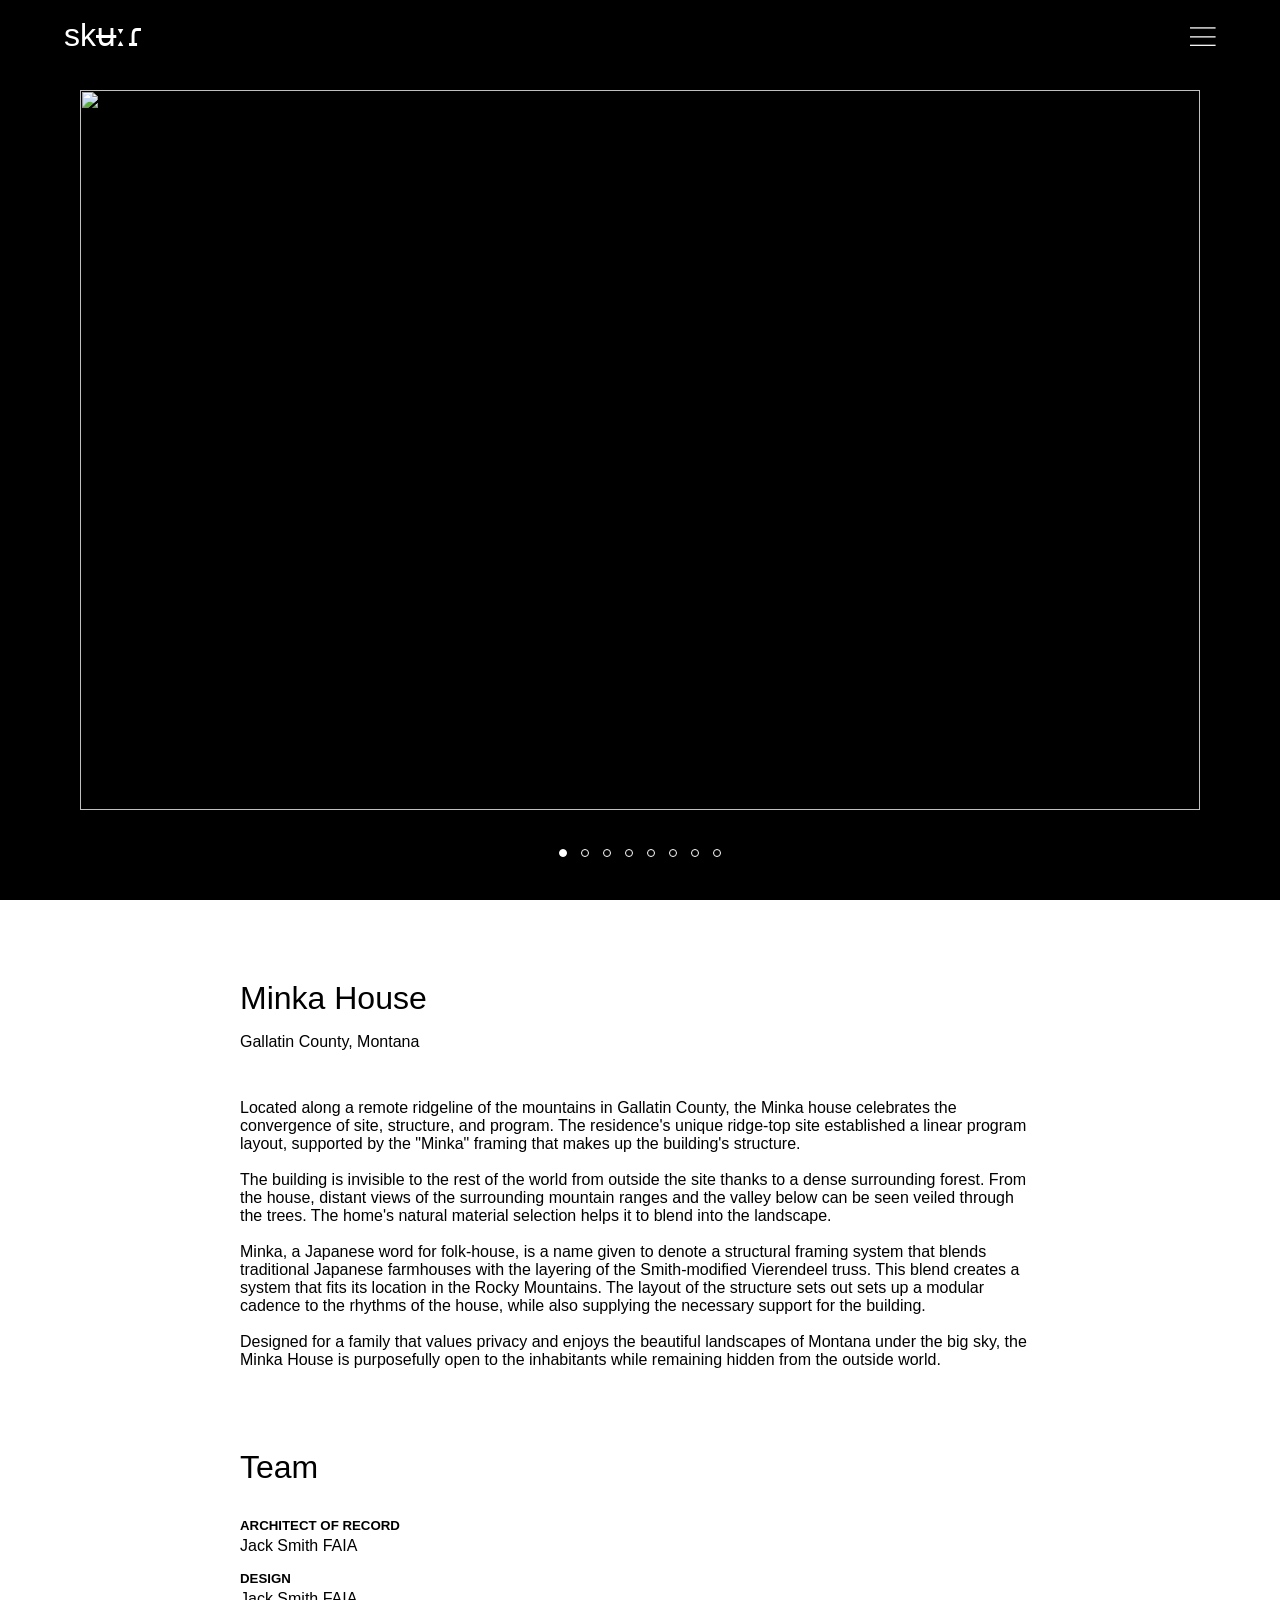
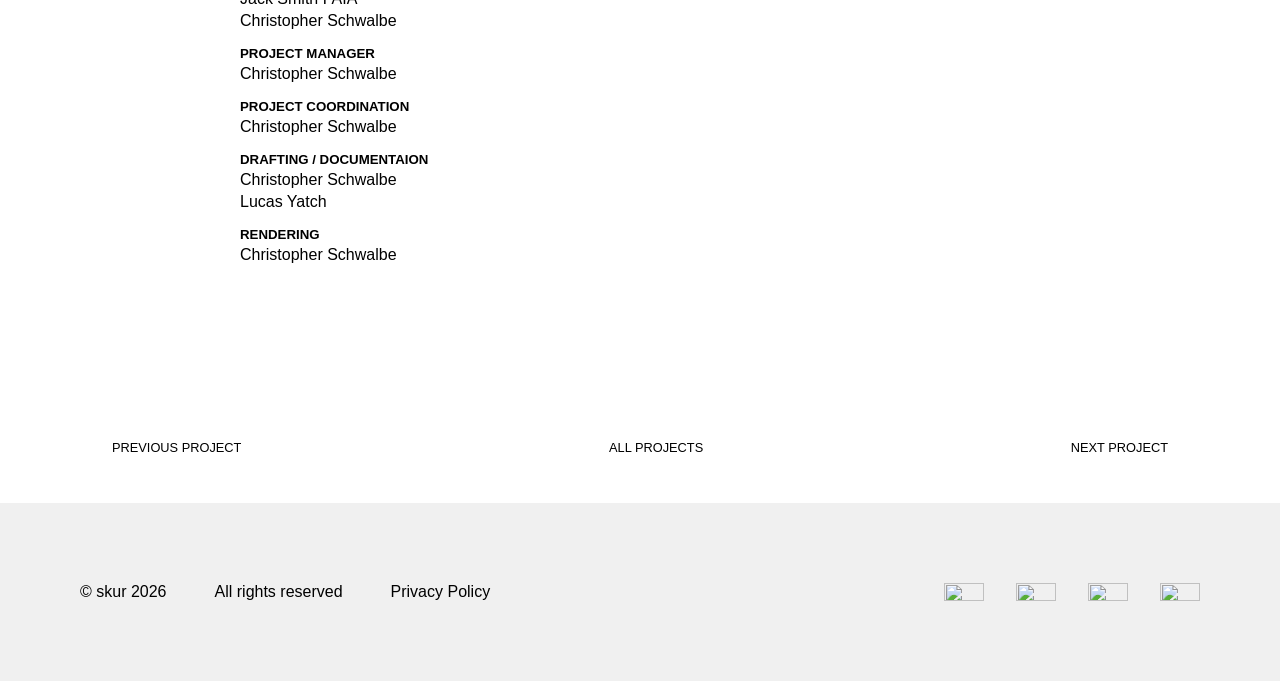
==== projects/minka.html @ 50485607 "Add files via upload" ====
<!DOCTYPE html>
<html lang="en">

<head>
    <meta charset="UTF-8">
    <meta name="viewport" content="width=device-width, initial-scale=1.0">
    
    <link rel="stylesheet" href="../css/transition.css">
    <link rel="stylesheet" href="../css/styles.css">
    <link rel="stylesheet" href="../css/slider.css">

    <title>Minka House</title>

    <script src="../js/nav.js" defer></script>
    <script src="../js/tranistion.js"></script>
    <script src="../js/slider.js" defer></script>
    <script src="../js/year.js" defer></script>
    
</head>

<!-- Google tag (gtag.js) -->
<script async src="https://www.googletagmanager.com/gtag/js?id=G-50E56W7ZN3"></script>
<script>
  window.dataLayer = window.dataLayer || [];
  function gtag(){dataLayer.push(arguments);}
  gtag('js', new Date());

  gtag('config', 'G-50E56W7ZN3');
</script>

<body>
  <header class="primary-header flex">

    <div data-visible="false" class="logo flex">
        <a class="logo-text light link-fdr" href="../index.html">skʉːɾ</a>
    </div>

    <button class="menu-button flex light" aria-controls="primary-navigation" aria-expanded="false">
        <span class="sr-only">Menu</span>
        <svg class="hamburger" viewBox="0 0 100 80" width="1.6rem">
            <rect class="line top"
                  width="100" height="5"
                  x="0" y="5">
            </rect>
            <rect class="line middle"
                  width="100" height="5"
                  x="0" y="40">
            </rect>
            <rect class="line bottom"
                  width="100" height="5"
                  x="0" y="73">
            </rect>
        </svg>
    </button>

    <nav aria-label="primary menu">
        <div id="primary-navigation" data-visible="false" class="primary-navigation flex">

            <div class="nav-container flex-col">
                
                <ul class="flex">
                    <li class="active">
                        <a class="link-fdr highlighter" href="../index.html">Home</a>
                    </li>
                    <li>
                        <a class="link-fdr highlighter" href="../about.html">About</a>
                    </li>
                    <!-- <li>
                        <a class="link-fdr" href="portfoloi.html">
                            <span aria-hidden="true">02</span>Portfolio
                        </a>
                    </li> -->
                    <li>
                        <a class="link-fdr highlighter" href="../contact.html">Contact</a>
                    </li>
                </ul>

                <div class="social-icons flex">
                    <img class="social-icons highlighter" src="../img/icons/logo-instagram.svg">
                    <img class="social-icons highlighter" src="../img/icons/logo-youtube.svg">
                    <img class="social-icons highlighter" src="../img/icons/logo-linkedin.svg">
                    <img class="social-icons highlighter" src="../img/icons/logo-facebook.svg">
                </div>

            </div>

            <div class="nav-info flex">
                <div class="ft-copy"><span>© skur</span> <span class="yrspan"></span></div> 
                <div class="ft-privacy"><p class="highlighter">Privacy Policy</p></div>
            </div>

            <div class="logo-big">
                <a class="link-fdr sk-yellow" href="../index.html">skʉːɾ</a>
            </div>
                
        </div>
    </nav>

  </header>

  <!-- fade transition element -->
  <div id="transition-bg" class="transition-bg transition-1 is-active"></div>

  <!-- image slider -->
  <div class="slider">
      <div class="carousel">

        <button type="button" class="carousel_btn jsPrev" aria-label="Previous slide">
          <img src="../img/left.svg" alt="">
        </button>
    
        <div class="carousel_track-container">
          <ul class="carousel_track">

            <li class="carousel_slide is-selected">
              <div class="carousel_image">
                <img src="../img/portfolio/minka/Image1_001.png" alt="" role="presentation">> 
              </div>
              <!-- <h2 class="carousel_title"></h2> -->
            </li>

            <li class="carousel_slide">
              <div class="carousel_image">
                <img src="../img/portfolio/minka/Image2_001.png" alt="" role="presentation">
              </div>
              <!-- <h2 class="carousel_title"></h2> -->
            </li>

            <li class="carousel_slide">
              <div class="carousel_image">
                <img src="../img/portfolio/minka/Image3_000.png" alt="" role="presentation">
              </div>
              <!-- <h2 class="carousel_title"></h2> -->
            </li>

            <li class="carousel_slide">
              <div class="carousel_image">
                <img src="../img/portfolio/minka/Image4_001.png" alt="" role="presentation">
              </div>
              <!-- <h2 class="carousel_title"></h2> -->
            </li>

            <li class="carousel_slide">
              <div class="carousel_image">
                <img src="../img/portfolio/minka/east.jpg" alt="" role="presentation">
              </div>
              <!-- <h2 class="carousel_title"></h2> -->
            </li>

            <li class="carousel_slide">
              <div class="carousel_image">
                <img src="../img/portfolio/minka/construction01.jpg" alt="" role="presentation">
              </div>
              <!-- <h2 class="carousel_title"></h2> -->
            </li>

            <li class="carousel_slide">
              <div class="carousel_image">
                <img src="../img/portfolio/minka/construction02.jpg" alt="" role="presentation">
              </div>
              <!-- <h2 class="carousel_title"></h2> -->
            </li>

            <li class="carousel_slide">
              <div class="carousel_image">
                <img src="../img/portfolio/minka/construction03.jpg" alt="" role="presentation">
              </div>
              <!-- <h2 class="carousel_title"></h2> -->
            </li>

          </ul>
        </div>
    
        <button type="button" class="carousel_btn jsNext" aria-label="Next slide">
          <img src="../img/right.svg" alt="">
        </button>

      </div>
    </div>

  <!-- project info section -->
  <div class="project-info">
    <div class="project-description">

      <h2 class="project-title">Minka House</h2>
      <p class="project-location">Gallatin County, Montana</p>

      <p>Located along a remote ridgeline of the mountains in Gallatin County, the Minka house celebrates 
        the convergence of site, structure, and program. The residence's unique ridge-top site established 
        a linear program layout, supported by the "Minka" framing that makes up the building's structure.
        <br>
        <br>
        The building is invisible to the rest of the world from outside the site thanks to a dense 
        surrounding forest. From the house, distant views of the surrounding mountain ranges and the 
        valley below can be seen veiled through the trees. The home's natural material selection helps it to blend into 
        the landscape.
        <br>
        <br>
        Minka, a Japanese word for folk-house, is a name given to denote a structural 
        framing system that blends traditional Japanese farmhouses with the layering of the Smith-modified Vierendeel truss.
        This blend creates a system that fits its location in the Rocky Mountains.
        The layout of the structure sets out sets up a modular cadence to the rhythms of the house, while also supplying the
        necessary support for the building.
        <br>
        <br>
        Designed for a family that values privacy and enjoys the beautiful landscapes of Montana under the 
        big sky, the Minka House is purposefully open to the inhabitants while remaining hidden from the 
        outside world.
      </p>

      <h2 class="team-title">Team</h2>
      <ul class="team-list">
        <li>
          <h5>ARCHITECT OF RECORD</h5>
          <p>Jack Smith FAIA</p>
        </li>
        <li>
          <h5>DESIGN</h5>
          <p>Jack Smith FAIA</p>
          <p>Christopher Schwalbe</p>
        </li>
        <li>
          <h5>PROJECT MANAGER</h5>
          <p>Christopher Schwalbe</p>
        </li>
        <li>
          <h5>PROJECT COORDINATION</h5>
          <p>Christopher Schwalbe</p>
        </li>
        <li>
          <h5>DRAFTING / DOCUMENTAION</h5>
          <p>Christopher Schwalbe</p>
          <p>Lucas Yatch</p>
        </li>
        <li>
          <h5>RENDERING</h5>
          <p>Christopher Schwalbe</p>
        </li>
      </ul>

    </div>
  </div>

  <!-- previous next nav section -->
  <nav class="post-nav">
    <ul class="links flex">
      <li class="highlighter">
        <a id="prev-link" class="prev" href="hopp.html">
          <span>Prev</span><!--
          --><span class="wide-text">ious Project</span>
        </a>
      </li>
      <li class="highlighter">
        <a id="all-link" class="all" href="../index.html">
          <span>All</span><!--
          --><span class="wide-text"> Projects</span>
        </a>
      </li>
      <li class="highlighter">
        <a id="next-link" class="next" href="flora.html">
          <span>Next</span><!--
          --><span class="wide-text"> Project</span>
        </a>
      </li>
    </ul>
  </nav>

  <footer>
    <div class="footer-container flex">

      <div class="legal flex">
        <div class="ft-copy"><span>© skur</span> <span class="yrspan"></span></div> 
        <div class="ft-rights"><span>All rights reserved</span></div> 
        <div class="ft-privacy"><span class="">Privacy Policy</span></div> 
      </div>
      
      <div class="social-icons flex">
        <img class="social-icons highlighter" src="../img/icons/logo-instagram.svg">
        <img class="social-icons highlighter" src="../img/icons/logo-youtube.svg">
        <img class="social-icons highlighter" src="../img/icons/logo-linkedin.svg">
        <img class="social-icons highlighter" src="../img/icons/logo-facebook.svg">
      </div>

    </div>
  </footer>

</body>
---- css/transition.css ----
.transition-1 {
    position: fixed;
    top: 0;
    left: 0;
    right: 0;
    bottom: 0;
    z-index: 9000;
    background-color: rgb(0, 0, 0);
    opacity: 0;
    pointer-events: none;
    transition: 0.5s ease-in-out;
    max-width: 100%;
}

.transition-1.is-active {
    opacity: 1;
    pointer-events: all;
    transition: 0.3s ease-in-out;
}
---- css/styles.css ----
* {
    margin: 0;
    padding: 0;
    list-style: none;
    /* font-family: 'Helvetica', 'Arial', sans-serif; */
    font-family: Fixel,sans-serif;
    font-weight: 300;
    box-sizing: border-box;
    text-decoration: none;
}

*, *:after, *:before {
    box-sizing: border-box;
}

body {
    min-height: 100svh;
    min-width: 10vw;
}
h1 {
    font-size: 2rem;
}
h2 {
    font-size: 2rem;
}
h3 {
    font-size: 2rem;
    margin-bottom: 1rem;
}

a {
    text-decoration: none;
}
.sr-only {
    visibility: hidden;
    display: none;
}
.sk-yellow {
    color: rgba(255, 240, 0, 0.85);
}
.sk-light-grey {
    color: rgba(175, 175, 175, 0.85);
}
.sk-dark-grey {
    color: rgba(65, 65, 65, 0.85);
}
.highlighter {
    display: inline-block;
    cursor: pointer;
    background-image: linear-gradient(to right, rgba(255, 240, 0, 0.85) 50%, rgba(255, 255, 255, 0) 50%);
    background-size: 201%;
    background-position: 100%;
    transition: background-position 0.2s;
}
.highlighter:hover {
    background-position: 0%;     
}
mark {
    -webkit-animation: 1.5s highlight 1.5s 1 normal forwards;
            animation: 1.5s highlight 1.5s 1 normal forwards;
            /* animation-name: highlight;
            animation-duration: 1.5s; 
            animation-timing-function: ease-out; 
            animation-delay: 1.5s;
            animation-direction: forwards;
            animation-iteration-count: 1;
            animation-fill-mode: forwards;
            animation-play-state: initial;  */
    background-color: none;
    background: linear-gradient(90deg, rgba(255, 240, 0, 0.85) 50%, rgba(255, 255, 255, 0) 50%);
    background-size: 200% 100%;
    background-position: 100% 0;
}
@-webkit-keyframes highlight {
    to {
        background-position: 0 0;
    }
}
@keyframes highlight {
    to {
        background-position: 0 0;
    }
}
.highlighter-show:hover {
    background-position: 0%;     
}
::-moz-selection { /* Code for Firefox */
    color: black;
    background: rgba(255, 240, 0, 0.85);
  }
::selection {
    color: black;
    background: rgba(255, 240, 0, 0.85);
}
.flex {
    display: flex;
    gap: var(--gap, 3rem);
}
.flex-col {
    display: flex;
    flex-direction: column;
    justify-content: center;
    height: 100%;
}
.half {
    width: 50%;
    text-align: left;
    padding: 0 0.5rem;
}
.light {
    color: rgb(255, 255, 255);
    fill: rgb(255, 255, 255);
}

.light:hover {
    color: rgb(255, 238, 0);
    fill: rgb(255, 238, 0);
}
.dark {
    color: rgb(0, 0, 0);
    fill: rgb(0, 0, 0);
}

.dark:hover {
    color: rgb(255, 238, 0);
    fill: rgb(255, 238, 0);
}

/* primary header */
.logo a {
    position: fixed;
    top: 1rem;
    left: 1rem;
    font-size: 2rem;
    font-weight: lighter;
    padding: 0 1.5em;
    z-index: 9999;
}

 /* navigation */
.menu-button {
    display: none;
}
.primary-navigation {
    list-style: none;
    padding: 0 4em;
    margin: 0;
}
.primary-navigation li a {
    text-decoration: none;
    color: #000;
}
.primary-navigation a > [aria-hidden ="true"] {
    font-weight: 700;
    margin-inline-end: 0.5em
}
.nav-container {
    padding-left: 56%;
}
.primary-navigation {
    --gap: 2rem;
    padding: 5rem 4rem;

    position: fixed;
    z-index: 99;
    inset: 0 0 0 0%;

    flex-direction: column;

    background: #ffffff;

    transform: translateY(-100%);
    transition: transform 250ms ease-in-out;

    border-bottom: 1px solid rgb(0, 0, 0);

    overflow: hidden;
}
.primary-navigation ul {
    flex-direction: column;
    gap: 2rem;
    padding-bottom: 3rem;
}
.primary-navigation[data-visible="true"] {
    transform: translateX(0%);
}
.primary-navigation[data-visible="false"] li a {
    color: #ffffff;
    transition-delay: 0ms;
    transition: color 0ms ease-in;
}
.primary-navigation[data-visible="true"] li a {
    font-size: 3rem;
    color: #000;

}
.menu-button {
    display: block;
    position: fixed;
    background: transparent;
    top: 0;
    right: 0;
    padding-top: 1.6rem;
    padding-left: 4rem;
    padding-right: 4rem;
    padding-bottom: 1.6rem;
    z-index: 9999;
    border: none;
}
.menu-button:hover {
    cursor: pointer;
}
.menu-button .line {
    transition: 350ms;
    transform-origin: center;
}
.menu-button[aria-expanded="true"] .top {
    y: 40px;
    rotate: 45deg;
    fill: black;
}
.menu-button[aria-expanded="true"] .middle {
    opacity: 0;
}
.menu-button[aria-expanded="true"] .bottom {
    y: 40px;
    rotate: -45deg;
    fill: black;
}
.logo[data-visible="true"] a.light {
    color: #000;
    transition: color 100ms ease-in-out;
}
.logo[data-visible="false"] a.light {
    color: #ffffff;
    transition: color 150ms ease-in;
}

.logo a.light:hover {
    color: rgb(255, 238, 0);
    transition: color 100ms ease-in-out;
}

.logo a.dark:hover {
    color: rgb(255, 238, 0);
}
.logo-big {
    transform: rotate(-90);
    font-size: 24rem;
}
.nav-info {
    position: absolute;
    bottom: 0;
    right: 0;
    width: 100%;
    justify-content: space-between;
    padding: 2rem 4rem;
}

/* main project section */
.wrapper-outer {
    height: 100svh;
    overflow: hidden;
    background-color: #000;
}
.wrapper {
    height: 100%;
    perspective: 1px;
}
.fullscreen {
    top: 0;
    left: 0;
    width: 100%;
    height: 100%;
    z-index: 0;
    position: fixed;
}
.hero-main {
    scroll-snap-type: y mandatory;
}
.scrolldn {
    position: absolute;
    bottom: 5rem;
    letter-spacing: .2rem;
}
.scrolldn img {
    fill: white;
    transform-origin: center;
    transition: fill .2s;
    filter: invert(100%);
    width: 50px;
}

@media (max-height: 540px) {
    .scrolldn {
        display: none;
    }
}
.fullscreen-section {
    height: 100svh;
    flex-direction: column;
    align-items: center;
    justify-content: center;
    width: 100%;
    position: relative;
    overflow: hidden;
    color: #ffffff;
    background-color: rgb(0, 0, 0);
    flex-direction: column;
    gap: 1rem;
    scroll-snap-align: start;
}
.fullscreen-section a {
    text-decoration: none;
    color: white; 
}
.fullscreen-bg {
    position: absolute;
    left: 0;
    right: 0;
    top: 0;
    bottom: 0;
    z-index: 0;
    min-height: 100%;
    transform: translate3d(0,0,-1px) scale(1.0);
}
.title-section {
    position: absolute;
    top: 0;
    left: 0;
    width: 100%;
    height: 100%;
    z-index: 2;

    display: flex;
    text-align: center;
    gap: 1rem;
    flex-direction: column;
    align-items: center;
    justify-content: center;

    background: radial-gradient(ellipse 50% 50%, rgba(0,0,0,0.25), rgba(0,0,0,0));
}
.title-image {
    width: 100%;
    height: 100%;
    object-fit: cover;
    opacity: 0.8;
}
.maintitle {
    font-size: 5rem;
}
.text-balance {
    text-rendering: optimizeLegibility;
}
.learn-btn {
    background: none;
    padding: 0.5rem;
    border: 1px solid white;
    color: white;
    width: fit-content;
    margin-top: 1rem;
}
.learn-btn:hover {
    color: black;
    background: white;
    cursor: pointer;
}

/* project info section */
.project-info {
    background-color: rgb(255, 255, 255);
    width: 100%;
    padding: 5rem 5rem 8rem 5rem;
}
.project-description {
    margin: 0 auto;
    max-width: 50rem;
}
.project-location {
    padding-top: 1rem;
    padding-bottom: 3rem;
}
.project-team {
    padding-top: 3rem;
}
.team-title {
    padding-top: 5rem;
    padding-bottom: 1rem;
}
.team-list li {
    padding-top: 1rem;
}
.team-list li h5{
    font-weight: 800;
}
.team-list li p{
    padding-top: 0.25rem;
    font-weight: 100;
}

/* POST NAVIGATION SECTION */
.post-nav {
    padding: 3rem 5rem;
    width: 100%;
    text-transform: uppercase;
    font-size: 0.8rem;
}

.post-nav a {
    color: #000;
}

.post-nav li:first-child {
    text-align: left;
}

.links {
    justify-content: space-between;
    align-items: center;
    gap: 0rem;
}

.prev {
    padding: 0.1875rem 0rem 0.1875rem 2rem;
    background: url("../img/left.svg") 0 50% no-repeat !important;
}

.next {
    padding: 0.1875rem 2rem 0.1875rem 0rem;
    background: url("../img/right.svg") 100% 50% no-repeat !important;
}

@media (max-width: 830px) {
    .wide-text {
        display: none;
    }

    .prev {
        padding-left: 1.5rem;
    }

    .next {
        padding-right: 1.5rem;
    }
}


/* FOOTER SECTION */
.footer-container {
    padding: 5rem 5rem;
    width: 100%;
    justify-content: space-between;
    flex-wrap: wrap;
    background-color:  rgb(240, 240, 240);
}
.legal {
    flex-direction: row;
    flex-wrap: wrap;
    gap: 3rem;
}
.social-icons {
    gap: 2rem;
}

@media (max-width: 830px) {
    .social-icons {
        justify-content: space-between;
        width: 100%;
    }

    .legal {
        justify-content: space-between;
        width: 100%;
    }
}

@media (max-width: 540px) {
    .legal {
        display: block;
    }
}
.social-icons img {
    width: 40px;
    height: 18px;
}

.svg {
    width: 18px;
    height: 18px;
}

.svg:hover {
    fill: gold;
}

/* CONTACT SECTON */
.content-wrapper {
    padding: 5rem 5rem 8rem 5rem;
    width: 100%;
    flex-direction: column;
    max-width: 50rem;
    margin: 0 auto;
    min-height: 92vh;
}
.title {
    margin: 3rem auto;
    font-size: 5em;
}
.email-divider {
    gap: 0;
}
.field {
    margin-bottom: 1rem;
}
.field .item {
    width: 100%;
    padding: 0.5rem;
    border-radius: 0;
}
.action-btn {
    background: rgb(0, 0, 0);
    padding: 0.5rem;
    border: 1px solid rgb(0, 0, 0);
    color: rgb(255, 255, 255);
    width: fit-content;
}
.action-btn:hover {
    color: rgb(0, 0, 0);
    background: rgba(255, 240, 0, 0.85);
    cursor: pointer;
    border: 1px solid rgb(255, 240, 0);
}
.locations {
    padding-top: 3rem;
    gap: 0;
    text-align: left;
}
input {
    border: 1px solid rgb(0, 0, 0);
    width: 100%;
    padding: 0.5rem;
    border-radius: 0;
}
input:focus {
    border: 1px solid rgba(255, 240, 0, 0.85);
    outline-style: solid; 
    outline-color: rgba(255, 240, 0, 0.85);
}
textarea {
    border: 1px solid rgb(0, 0, 0);
    width: 100%;
    padding: 0.5rem;
    border-radius: 0;
}
textarea:focus {
    border: 1px solid rgba(255, 240, 0, 0.85);
    outline-style: solid; 
    outline-color: rgba(255, 240, 0, 0.85);
}

.successmsg {
    text-align: center;
    margin: auto;
}

@media (max-width: 700px) {
    .email-divider {
        flex-wrap: wrap;
    }

    .half {
        width: 100%;
        padding: 0 1rem;
        text-align: center;
    }

    .locations {
        padding-left: 1rem;
        padding-right: 1rem;
    }
}

.ohnohoney{
    opacity: 0;
    position: absolute;
    top: 0;
    left: 0;
    height: 0;
    width: 0;
    z-index: -1;
}
---- css/slider.css ----
.slider {
    display: flex;
    justify-content: center;
    align-items: center;
    min-height: 100vh;
    background: rgb(0, 0, 0);
  }
  
  .carousel {
    --color-default-state: none;
    --color-active-state: #ffffff;
    position: relative;
    width: calc(100vw - 10rem);
    height: 80vh;
  }
  
  .carousel_track-container {
    overflow: hidden;
    width: 100%;
    height: 100%;
  }
  
  .carousel_track {
    position: relative;
    width: inherit;
    height: inherit;
    margin: 0;
    padding: 0;
    list-style: none;
  }
  
  .carousel_slide,
  .carousel_image {
    position: absolute;
    top: 0;
    bottom: 0;
    left: 0;
    right: 0;
    margin: 0;
    padding: 0;
  }
  
  .carousel_slide {
    padding: 5% 12% 8%;
    text-align: center;
    transform: translateX(-100%);
    transition: transform .3s ease-out;
  }
  
  .carousel_slide.is-selected {
    transform: translateX(0);
  }
  
  .carousel_slide.is-selected ~ .carousel_slide {
    transform: translateX(100%);
  }
  
  .carousel_image {
    z-index: -1;
  }
  
  .carousel_image > img {
    display: block;
    width: 100%;
    height: 100%;
    object-fit: cover;
    object-position: center;
    border: none;
    object-fit: contain;
  }
  
  .carousel_title {
    font-size: 40px;
    color: #fff;
  }
  
  .carousel_btn,
  .carousel_dot {
    z-index: 1;
    padding: 0;
    cursor: pointer;
    border: none;
  }
  
  .carousel_btn {
    position: absolute;
    top: 50%;
    background-color: transparent;
    transform: translateY(-50%);
    height: 100%;
    width: 5rem;
    display: flex;
    align-items: center;
    justify-content: center;
  }
  
  .carousel_btn:focus,
  .carousel_dot:focus,
  .carousel_btn:active,
  .carousel_dot:active {
    outline: none;
  }
  
  .carousel_btn > * {
    pointer-events: none;
  }

  .carousel_btn img {
    fill: white;
    transform-origin: center;
    transition: fill .2s;
    filter: invert(100%);
  }

  
  .jsPrev {
    left: -4rem;
  }
  
  .jsNext {
    right: -4rem;
  }
  
  .carousel_nav {
    position: absolute;
    bottom: -50px;
    left: 50%;
    transform: translateX(-50%);
    text-align: center;
  }
  
  .carousel_dot {
    width: 8px;
    height: 8px;
    border-radius: 50%;
    background-color: var(--color-default-state);
    transition: background-color .2s;
    border: 1px solid white;
    margin-left: 7px;
    margin-right: 7px;
  }
  
  
  
  .carousel_dot.is-selected {
    background-color: var(--color-active-state);
  }

  @media (max-width: 480px) {
    .carousel {
        width: calc(100vw - 4rem);
        height: 80vh;
      }

      .carousel_btn {
        width: 2rem;
      }

      .jsPrev {
        left: -2rem;
      }
      
      .jsNext {
        right: -2rem;
      }
  }
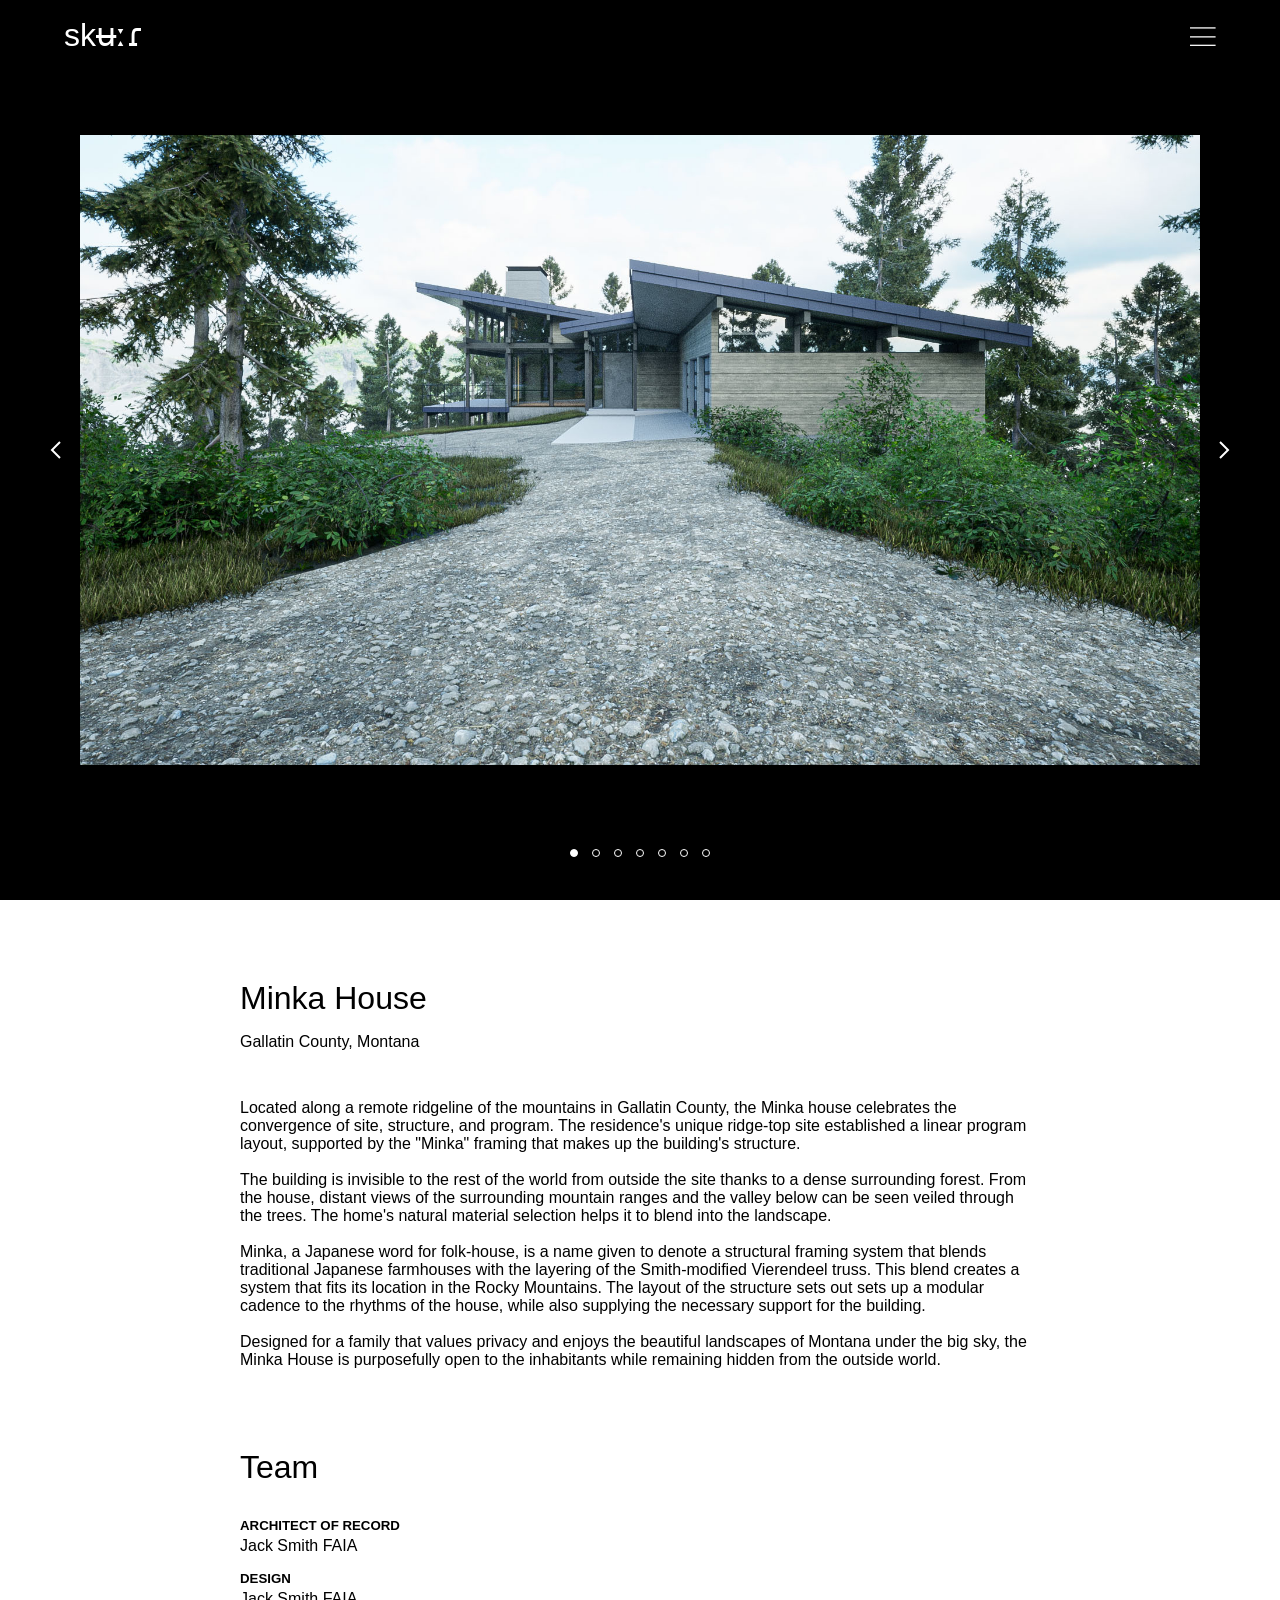
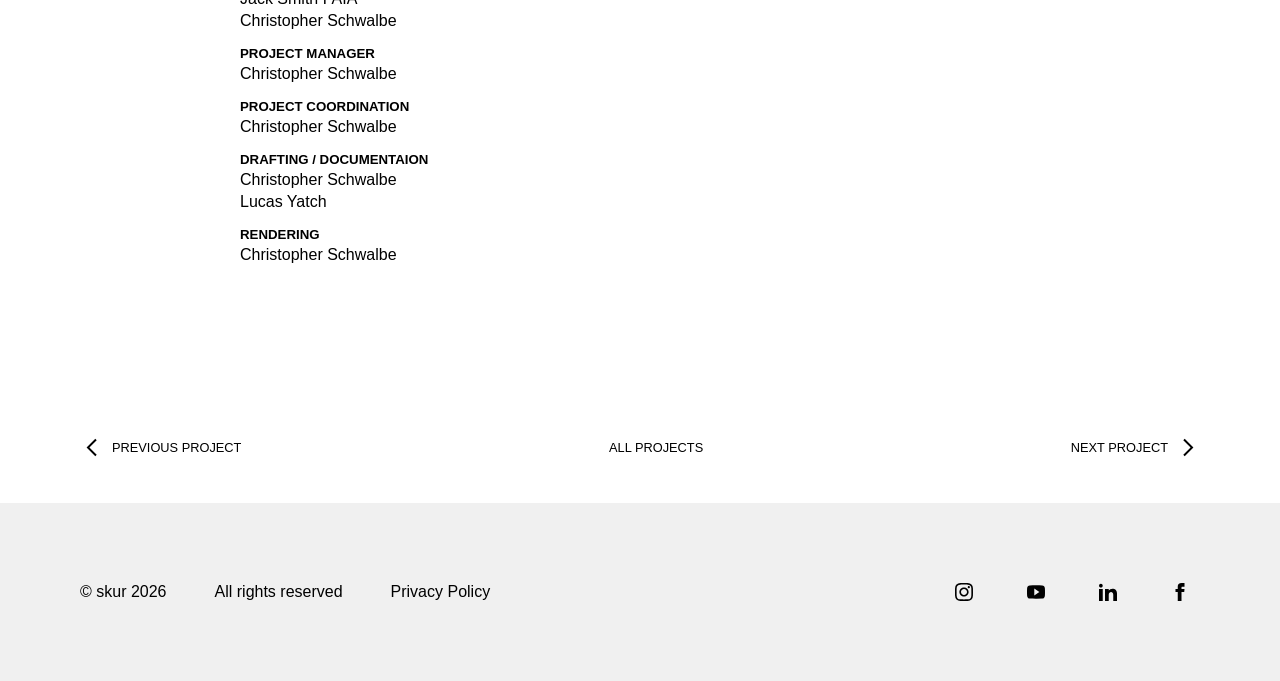
==== commit 511bab17: "Revise Minka House HTML structure and images Updated image references and content in the Minka House" ====
--- a/projects/minka.html
+++ b/projects/minka.html
@@ -114,35 +114,28 @@
 
             <li class="carousel_slide is-selected">
               <div class="carousel_image">
-                <img src="../img/portfolio/minka/Image1_001.png" alt="" role="presentation">> 
-              </div>
-              <!-- <h2 class="carousel_title"></h2> -->
-            </li>
-
-            <li class="carousel_slide">
-              <div class="carousel_image">
-                <img src="../img/portfolio/minka/Image2_001.png" alt="" role="presentation">
-              </div>
-              <!-- <h2 class="carousel_title"></h2> -->
-            </li>
-
-            <li class="carousel_slide">
-              <div class="carousel_image">
-                <img src="../img/portfolio/minka/Image3_000.png" alt="" role="presentation">
-              </div>
-              <!-- <h2 class="carousel_title"></h2> -->
-            </li>
-
-            <li class="carousel_slide">
-              <div class="carousel_image">
-                <img src="../img/portfolio/minka/Image4_001.png" alt="" role="presentation">
-              </div>
-              <!-- <h2 class="carousel_title"></h2> -->
-            </li>
-
-            <li class="carousel_slide">
-              <div class="carousel_image">
-                <img src="../img/portfolio/minka/east.jpg" alt="" role="presentation">
+                <img src="../img/portfolio/minka/entry02.jpg" alt="" role="presentation">> 
+              </div>
+              <!-- <h2 class="carousel_title"></h2> -->
+            </li>
+
+            <li class="carousel_slide">
+              <div class="carousel_image">
+                <img src="../img/portfolio/minka/westelevation-summer.jpg" alt="" role="presentation">
+              </div>
+              <!-- <h2 class="carousel_title"></h2> -->
+            </li>
+
+            <li class="carousel_slide">
+              <div class="carousel_image">
+                <img src="../img/portfolio/minka/Image4.jpg" alt="" role="presentation">
+              </div>
+              <!-- <h2 class="carousel_title"></h2> -->
+            </li>
+
+            <li class="carousel_slide">
+              <div class="carousel_image">
+                <img src="../img/portfolio/minka/to-garage.jpg" alt="" role="presentation">
               </div>
               <!-- <h2 class="carousel_title"></h2> -->
             </li>
@@ -284,4 +277,4 @@
     </div>
   </footer>
 
-</body>+</body>
